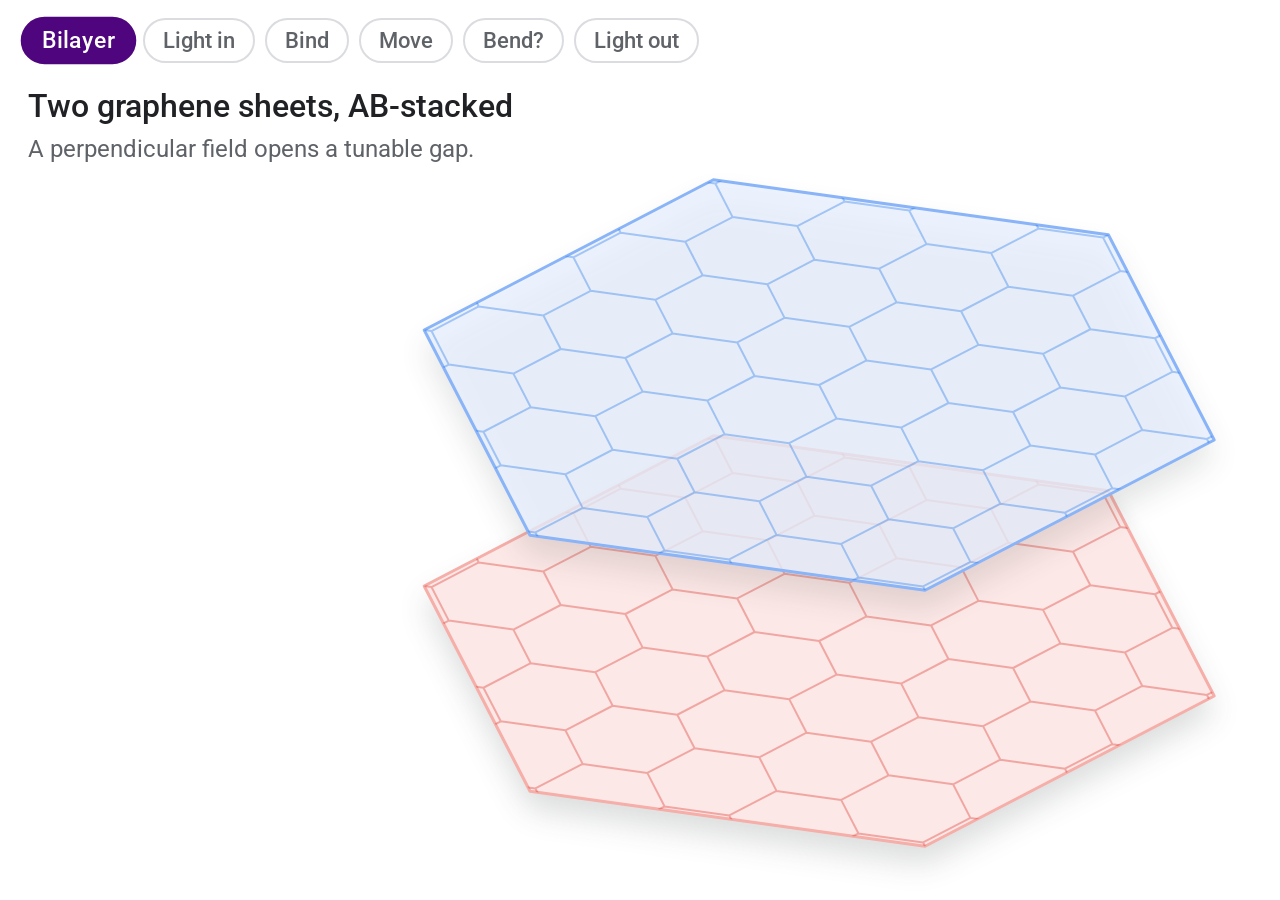
==== embed-recreation.html @ f9d14b27 "Add talk deck with Keynote-style viewer 34-slide talk on topological excitons in biased bilayer grap" ====
<!doctype html><html><head><meta charset="utf-8"><link rel="stylesheet" href="fonts/roboto.css"></head><body style="margin:0"><style>
html,body{margin:0;height:100%;background:#fff;overflow:hidden;font-family:"Google Sans",Roboto,"Helvetica Neue",Arial,sans-serif;color:#202124}
canvas{position:absolute;inset:0;width:100%;height:100%}
#chips{position:absolute;left:24px;top:18px;display:flex;gap:10px}
#chips div{font-size:22px;font-weight:500;padding:8px 18px;border-radius:999px;border:2px solid #DADCE0;color:#5F6368;transition:all .35s cubic-bezier(.34,1.56,.64,1);background:#fff}
#chips div.on{background:#4E057E;border-color:#4E057E;color:#fff;transform:scale(1.06)}
#chips div.done{border-color:#C9B3DD;color:#4E057E}
#cap{position:absolute;left:28px;top:86px;width:900px;font-size:32px;font-weight:500;line-height:1.3;transition:opacity .3s}
#cap small{display:block;font-size:24px;font-weight:400;color:#5F6368;margin-top:6px}
#tag{position:absolute;font-size:22px;font-weight:600;color:#fff;background:#E37400;padding:6px 16px;border-radius:999px;opacity:0;transition:opacity .3s}
</style>
<canvas id="c"></canvas><div id="chips"></div><div id="cap"></div><div id="tag">Proposed</div>
<script>
const cv=document.getElementById('c'),g=cv.getContext('2d'),cap=document.getElementById('cap'),chips=document.getElementById('chips'),tag=document.getElementById('tag');
let W,H,S,D=2;
function rs(){D=Math.min(2,devicePixelRatio||1);W=cv.clientWidth;H=cv.clientHeight;cv.width=W*D;cv.height=H*D;g.setTransform(D,0,0,D,0,0);S=Math.min(W/23,H/15.5)}
addEventListener('resize',rs);rs();
const C30=Math.cos(Math.PI/6),S30=0.5,Z=2.3,R=6;
function P(x,y,z){return [W*0.64+(x-y)*C30*S,H*0.57+(x+y)*S30*S*0.9-z*S]}
const hex=[...Array(6)].map((_,k)=>[R*Math.cos(Math.PI/3*k+Math.PI/6),R*Math.sin(Math.PI/3*k+Math.PI/6)]);
const a=1.7,s3=Math.sqrt(3),LAT=[];
for(let i=-7;i<=7;i++)for(let j=-7;j<=7;j++){const x=i*a+j*a/2,y=j*a*s3/2;LAT.push([x,y],[x+a/2,y+a/(2*s3)])}
function inHex(x,y){for(let k=0;k<6;k++){const p=hex[k],q=hex[(k+1)%6];if((q[0]-p[0])*(y-p[1])-(q[1]-p[1])*(x-p[0])<0.5)return false}return true}
const BOND=[];for(let i=0;i<LAT.length;i++)for(let j=i+1;j<LAT.length;j++){const dx=LAT[i][0]-LAT[j][0],dy=LAT[i][1]-LAT[j][1],d=dx*dx+dy*dy;if(d>0.9&&d<1.02&&(inHex(...LAT[i])||inHex(...LAT[j])))BOND.push([LAT[i],LAT[j]])}
function path(pts){g.beginPath();pts.forEach((p,i)=>i?g.lineTo(p[0],p[1]):g.moveTo(p[0],p[1]));g.closePath()}
function plate(z,fill,line,dot,shift,al){g.save();g.globalAlpha=al;const pts=hex.map(h=>P(h[0]+shift,h[1],z));
 g.shadowColor='rgba(60,64,67,0.18)';g.shadowBlur=30;g.shadowOffsetY=18;path(pts);g.fillStyle=fill;g.fill();g.shadowColor='transparent';
 g.lineJoin='round';g.lineWidth=3;g.strokeStyle=line;path(pts);g.stroke();
 g.save();path(pts);g.clip();g.lineCap='round';g.lineJoin='round';g.lineWidth=2;g.strokeStyle=dot;g.globalAlpha=al*0.35;g.beginPath();
 for(const [p,q] of BOND){const u=P(p[0]+shift,p[1],z),v=P(q[0]+shift,q[1],z);g.moveTo(u[0],u[1]);g.lineTo(v[0],v[1])}g.stroke();
 g.restore();g.restore()}
function ball(x,y,z,col,plus,sc){if(sc<=0)return;const p=P(x,y,z),r=0.62*S*sc;g.save();g.shadowColor='rgba(60,64,67,0.3)';g.shadowBlur=14;g.shadowOffsetY=6;
 g.fillStyle=col;g.beginPath();g.arc(p[0],p[1],r,0,7);g.fill();g.restore();g.strokeStyle='#fff';g.lineCap='round';g.lineWidth=Math.max(3,r*0.18);g.beginPath();
 g.moveTo(p[0]-r*.42,p[1]);g.lineTo(p[0]+r*.42,p[1]);if(plus){g.moveTo(p[0],p[1]-r*.42);g.lineTo(p[0],p[1]+r*.42)}g.stroke()}
function link(x,y,sc){if(sc<=0)return;const t=P(x,y,Z+0.25),b=P(x,y,-Z+0.25),m=[t[0]+(b[0]-t[0])*sc,t[1]+(b[1]-t[1])*sc];
 g.lineCap='round';g.strokeStyle='#34A853';g.lineWidth=6;g.beginPath();g.moveTo(t[0],t[1]);g.lineTo(m[0],m[1]);g.stroke()}
function ring(x,y,z,r,al,col){const c=P(x,y,z);g.strokeStyle=col;g.globalAlpha=al;g.lineWidth=3;g.beginPath();g.ellipse(c[0],c[1],r*C30*S*1.15,r*S30*S*0.9*1.15,0,0,7);g.stroke();g.globalAlpha=1}
function squig(x0,y0,z0,x1,y1,z1,prog,ph){const n=90;g.lineCap='round';g.lineJoin='round';g.lineWidth=6;g.strokeStyle='#FBBC04';g.beginPath();
 for(let i=0;i<=n*prog;i++){const t=i/n,x=x0+(x1-x0)*t,y=y0+(y1-y0)*t,z=z0+(z1-z0)*t;const p=P(x,y,z);const o=Math.sin(t*16+ph)*0.28*S;i?g.lineTo(p[0]+o,p[1]):g.moveTo(p[0]+o,p[1])}g.stroke()}
function arrowF(){const a=P(7.2,-5.2,-3.2),b=P(7.2,-5.2,3.6);g.lineCap='round';g.strokeStyle='#9AA0A6';g.lineWidth=10;g.beginPath();g.moveTo(a[0],a[1]);g.lineTo(b[0],b[1]+18);g.stroke();
 g.fillStyle='#9AA0A6';g.beginPath();g.moveTo(b[0],b[1]-6);g.lineTo(b[0]-16,b[1]+22);g.lineTo(b[0]+16,b[1]+22);g.closePath();g.fill();
 g.fillStyle='#5F6368';g.font='500 26px "Google Sans",Roboto,Arial';g.textAlign='left';g.fillText('Field F',b[0]+26,b[1]+14)}
const ST=[['Bilayer','Two graphene sheets, AB-stacked','A perpendicular field opens a tunable gap.'],
 ['Light in','A photon arrives','Its energy creates an electron–hole pair.'],
 ['Bind','The pair binds into an exciton','Electron on top, hole below: an interlayer exciton.'],
 ['Move','It travels as one neutral particle','No net charge, but it carries energy.'],
 ['Bend?','Does its path bend sideways?','That is what this project asks: exciton Berry curvature.'],
 ['Light out','It recombines and glows','A photon leaves, almost straight up.']];
ST.forEach(s=>{const d=document.createElement('div');d.textContent=s[0];chips.appendChild(d)});
const T=19;let last=-1,trail=[];
function cl(t){return Math.max(0,Math.min(1,t))}
function ease(t){t=cl(t);return t*t*(3-2*t)}
function back(t){t=cl(t);const c=1.2;return 1+(c+1)*Math.pow(t-1,3)+c*Math.pow(t-1,2)}
function pos(t){let x=-2.6,y=-1.8;if(t>8.5)x=-2.6+5.4*ease((t-8.5)/7);if(t>12.5)y=-1.8+3.4*ease((t-12.5)/3.2);return [x,y]}
function frame(ms){const t=(ms/1000)%T,ph=t<2.6?0:t<4.6?1:t<8.5?2:t<12.5?3:t<15.8?4:5;
 if(ph!=last){[...chips.children].forEach((d,i)=>d.className=i==ph?'on':i<ph?'done':'');cap.style.opacity=0;setTimeout(()=>{cap.innerHTML=ST[ph][1]+'<small>'+ST[ph][2]+'</small>';cap.style.opacity=1},150);if(ph==0)trail=[];last=ph}
 g.clearRect(0,0,W,H);const [x,y]=pos(t);
 const inB=back(t/1.1),inT=back((t-0.35)/1.1);
 arrowF();
 plate(-Z-(1-inB)*3,'#FCE8E6','#F6AEA9','#D93025',0,cl(t/0.5));
 const sE=t<4.6?0:t<15.8?back((t-4.6)/0.7):1-ease((t-15.8)/0.6),sH=t<4.8?0:t<15.8?back((t-4.8)/0.7):1-ease((t-15.8)/0.6);
 plate(Z+(1-inT)*3,'rgba(232,240,254,0.78)','#8AB4F8','#1A73E8',0,cl((t-0.3)/0.5));
 if(t>8.5){trail.push([x,y]);if(trail.length>900)trail.shift();g.lineCap='round';g.lineJoin='round';g.lineWidth=5;
  for(let k=1;k<trail.length;k+=2){const p=P(trail[k-1][0],trail[k-1][1],Z),q=P(trail[k][0],trail[k][1],Z);g.strokeStyle='rgba(52,168,83,'+(0.15+0.7*k/trail.length)+')';g.beginPath();g.moveTo(p[0],p[1]);g.lineTo(q[0],q[1]);g.stroke()}}
 const sC=t<5.4?0:t<15.6?ease((t-5.4)/0.7):1-ease((t-15.6)/0.4);link(x,y,sC);
 if(t>5.8&&t<15.6){for(let k=0;k<3;k++){const u=((t-5.8)/1.8+k/3)%1;ring(x,y,Z,0.7+1.6*u,0.55*(1-u)*Math.min(1,(t-5.8)/0.6),'#34A853')}}
 if(t>4.4&&t<5.6){const u=(t-4.4)/1.2;ring(x,y,Z,0.4+2.6*ease(u),0.8*(1-u),'#FBBC04')}
 ball(x,y,-Z+0.25,'#EA4335',true,sH);
 ball(x,y,Z+0.25,'#4285F4',false,sE);
 if(t>2.6&&t<4.9){squig(x-9,y-2,9,x,y,Z+0.4,ease((t-2.6)/1.6),t*10)}
 if(t>16.2){const u=ease((t-16.2)/1.8);squig(x,y,Z+0.4,x,y,Z+0.4+8*u,1,t*10)}
 if(ph==4){const q=P(x+1.2,y+1.2,Z+1.4);tag.style.left=(q[0]+20)+'px';tag.style.top=(q[1]-20)+'px';tag.style.opacity=1}else tag.style.opacity=0;
 requestAnimationFrame(frame)}
requestAnimationFrame(frame);
</script>
</body></html>
---- fonts/roboto.css ----
/* roboto-cyrillic-ext-400-normal */
@font-face {
  font-family: 'Roboto';
  font-style: normal;
  font-display: swap;
  font-weight: 400;
  src: url(./files/roboto-cyrillic-ext-400-normal.woff2) format('woff2'), url(./files/roboto-cyrillic-ext-400-normal.woff) format('woff');
  unicode-range: U+0460-052F,U+1C80-1C8A,U+20B4,U+2DE0-2DFF,U+A640-A69F,U+FE2E-FE2F;
}

/* roboto-cyrillic-400-normal */
@font-face {
  font-family: 'Roboto';
  font-style: normal;
  font-display: swap;
  font-weight: 400;
  src: url(./files/roboto-cyrillic-400-normal.woff2) format('woff2'), url(./files/roboto-cyrillic-400-normal.woff) format('woff');
  unicode-range: U+0301,U+0400-045F,U+0490-0491,U+04B0-04B1,U+2116;
}

/* roboto-greek-ext-400-normal */
@font-face {
  font-family: 'Roboto';
  font-style: normal;
  font-display: swap;
  font-weight: 400;
  src: url(./files/roboto-greek-ext-400-normal.woff2) format('woff2'), url(./files/roboto-greek-ext-400-normal.woff) format('woff');
  unicode-range: U+1F00-1FFF;
}

/* roboto-greek-400-normal */
@font-face {
  font-family: 'Roboto';
  font-style: normal;
  font-display: swap;
  font-weight: 400;
  src: url(./files/roboto-greek-400-normal.woff2) format('woff2'), url(./files/roboto-greek-400-normal.woff) format('woff');
  unicode-range: U+0370-0377,U+037A-037F,U+0384-038A,U+038C,U+038E-03A1,U+03A3-03FF;
}

/* roboto-math-400-normal */
@font-face {
  font-family: 'Roboto';
  font-style: normal;
  font-display: swap;
  font-weight: 400;
  src: url(./files/roboto-math-400-normal.woff2) format('woff2'), url(./files/roboto-math-400-normal.woff) format('woff');
  unicode-range: U+0302-0303,U+0305,U+0307-0308,U+0310,U+0312,U+0315,U+031A,U+0326-0327,U+032C,U+032F-0330,U+0332-0333,U+0338,U+033A,U+0346,U+034D,U+0391-03A1,U+03A3-03A9,U+03B1-03C9,U+03D1,U+03D5-03D6,U+03F0-03F1,U+03F4-03F5,U+2016-2017,U+2034-2038,U+203C,U+2040,U+2043,U+2047,U+2050,U+2057,U+205F,U+2070-2071,U+2074-208E,U+2090-209C,U+20D0-20DC,U+20E1,U+20E5-20EF,U+2100-2112,U+2114-2115,U+2117-2121,U+2123-214F,U+2190,U+2192,U+2194-21AE,U+21B0-21E5,U+21F1-21F2,U+21F4-2211,U+2213-2214,U+2216-22FF,U+2308-230B,U+2310,U+2319,U+231C-2321,U+2336-237A,U+237C,U+2395,U+239B-23B7,U+23D0,U+23DC-23E1,U+2474-2475,U+25AF,U+25B3,U+25B7,U+25BD,U+25C1,U+25CA,U+25CC,U+25FB,U+266D-266F,U+27C0-27FF,U+2900-2AFF,U+2B0E-2B11,U+2B30-2B4C,U+2BFE,U+3030,U+FF5B,U+FF5D,U+1D400-1D7FF,U+1EE00-1EEFF;
}

/* roboto-symbols-400-normal */
@font-face {
  font-family: 'Roboto';
  font-style: normal;
  font-display: swap;
  font-weight: 400;
  src: url(./files/roboto-symbols-400-normal.woff2) format('woff2'), url(./files/roboto-symbols-400-normal.woff) format('woff');
  unicode-range: U+0001-000C,U+000E-001F,U+007F-009F,U+20DD-20E0,U+20E2-20E4,U+2150-218F,U+2190,U+2192,U+2194-2199,U+21AF,U+21E6-21F0,U+21F3,U+2218-2219,U+2299,U+22C4-22C6,U+2300-243F,U+2440-244A,U+2460-24FF,U+25A0-27BF,U+2800-28FF,U+2921-2922,U+2981,U+29BF,U+29EB,U+2B00-2BFF,U+4DC0-4DFF,U+FFF9-FFFB,U+10140-1018E,U+10190-1019C,U+101A0,U+101D0-101FD,U+102E0-102FB,U+10E60-10E7E,U+1D2C0-1D2D3,U+1D2E0-1D37F,U+1F000-1F0FF,U+1F100-1F1AD,U+1F1E6-1F1FF,U+1F30D-1F30F,U+1F315,U+1F31C,U+1F31E,U+1F320-1F32C,U+1F336,U+1F378,U+1F37D,U+1F382,U+1F393-1F39F,U+1F3A7-1F3A8,U+1F3AC-1F3AF,U+1F3C2,U+1F3C4-1F3C6,U+1F3CA-1F3CE,U+1F3D4-1F3E0,U+1F3ED,U+1F3F1-1F3F3,U+1F3F5-1F3F7,U+1F408,U+1F415,U+1F41F,U+1F426,U+1F43F,U+1F441-1F442,U+1F444,U+1F446-1F449,U+1F44C-1F44E,U+1F453,U+1F46A,U+1F47D,U+1F4A3,U+1F4B0,U+1F4B3,U+1F4B9,U+1F4BB,U+1F4BF,U+1F4C8-1F4CB,U+1F4D6,U+1F4DA,U+1F4DF,U+1F4E3-1F4E6,U+1F4EA-1F4ED,U+1F4F7,U+1F4F9-1F4FB,U+1F4FD-1F4FE,U+1F503,U+1F507-1F50B,U+1F50D,U+1F512-1F513,U+1F53E-1F54A,U+1F54F-1F5FA,U+1F610,U+1F650-1F67F,U+1F687,U+1F68D,U+1F691,U+1F694,U+1F698,U+1F6AD,U+1F6B2,U+1F6B9-1F6BA,U+1F6BC,U+1F6C6-1F6CF,U+1F6D3-1F6D7,U+1F6E0-1F6EA,U+1F6F0-1F6F3,U+1F6F7-1F6FC,U+1F700-1F7FF,U+1F800-1F80B,U+1F810-1F847,U+1F850-1F859,U+1F860-1F887,U+1F890-1F8AD,U+1F8B0-1F8BB,U+1F8C0-1F8C1,U+1F900-1F90B,U+1F93B,U+1F946,U+1F984,U+1F996,U+1F9E9,U+1FA00-1FA6F,U+1FA70-1FA7C,U+1FA80-1FA89,U+1FA8F-1FAC6,U+1FACE-1FADC,U+1FADF-1FAE9,U+1FAF0-1FAF8,U+1FB00-1FBFF;
}

/* roboto-vietnamese-400-normal */
@font-face {
  font-family: 'Roboto';
  font-style: normal;
  font-display: swap;
  font-weight: 400;
  src: url(./files/roboto-vietnamese-400-normal.woff2) format('woff2'), url(./files/roboto-vietnamese-400-normal.woff) format('woff');
  unicode-range: U+0102-0103,U+0110-0111,U+0128-0129,U+0168-0169,U+01A0-01A1,U+01AF-01B0,U+0300-0301,U+0303-0304,U+0308-0309,U+0323,U+0329,U+1EA0-1EF9,U+20AB;
}

/* roboto-latin-ext-400-normal */
@font-face {
  font-family: 'Roboto';
  font-style: normal;
  font-display: swap;
  font-weight: 400;
  src: url(./files/roboto-latin-ext-400-normal.woff2) format('woff2'), url(./files/roboto-latin-ext-400-normal.woff) format('woff');
  unicode-range: U+0100-02BA,U+02BD-02C5,U+02C7-02CC,U+02CE-02D7,U+02DD-02FF,U+0304,U+0308,U+0329,U+1D00-1DBF,U+1E00-1E9F,U+1EF2-1EFF,U+2020,U+20A0-20AB,U+20AD-20C0,U+2113,U+2C60-2C7F,U+A720-A7FF;
}

/* roboto-latin-400-normal */
@font-face {
  font-family: 'Roboto';
  font-style: normal;
  font-display: swap;
  font-weight: 400;
  src: url(./files/roboto-latin-400-normal.woff2) format('woff2'), url(./files/roboto-latin-400-normal.woff) format('woff');
  unicode-range: U+0000-00FF,U+0131,U+0152-0153,U+02BB-02BC,U+02C6,U+02DA,U+02DC,U+0304,U+0308,U+0329,U+2000-206F,U+20AC,U+2122,U+2191,U+2193,U+2212,U+2215,U+FEFF,U+FFFD;
}
/* roboto-cyrillic-ext-500-normal */
@font-face {
  font-family: 'Roboto';
  font-style: normal;
  font-display: swap;
  font-weight: 500;
  src: url(./files/roboto-cyrillic-ext-500-normal.woff2) format('woff2'), url(./files/roboto-cyrillic-ext-500-normal.woff) format('woff');
  unicode-range: U+0460-052F,U+1C80-1C8A,U+20B4,U+2DE0-2DFF,U+A640-A69F,U+FE2E-FE2F;
}

/* roboto-cyrillic-500-normal */
@font-face {
  font-family: 'Roboto';
  font-style: normal;
  font-display: swap;
  font-weight: 500;
  src: url(./files/roboto-cyrillic-500-normal.woff2) format('woff2'), url(./files/roboto-cyrillic-500-normal.woff) format('woff');
  unicode-range: U+0301,U+0400-045F,U+0490-0491,U+04B0-04B1,U+2116;
}

/* roboto-greek-ext-500-normal */
@font-face {
  font-family: 'Roboto';
  font-style: normal;
  font-display: swap;
  font-weight: 500;
  src: url(./files/roboto-greek-ext-500-normal.woff2) format('woff2'), url(./files/roboto-greek-ext-500-normal.woff) format('woff');
  unicode-range: U+1F00-1FFF;
}

/* roboto-greek-500-normal */
@font-face {
  font-family: 'Roboto';
  font-style: normal;
  font-display: swap;
  font-weight: 500;
  src: url(./files/roboto-greek-500-normal.woff2) format('woff2'), url(./files/roboto-greek-500-normal.woff) format('woff');
  unicode-range: U+0370-0377,U+037A-037F,U+0384-038A,U+038C,U+038E-03A1,U+03A3-03FF;
}

/* roboto-math-500-normal */
@font-face {
  font-family: 'Roboto';
  font-style: normal;
  font-display: swap;
  font-weight: 500;
  src: url(./files/roboto-math-500-normal.woff2) format('woff2'), url(./files/roboto-math-500-normal.woff) format('woff');
  unicode-range: U+0302-0303,U+0305,U+0307-0308,U+0310,U+0312,U+0315,U+031A,U+0326-0327,U+032C,U+032F-0330,U+0332-0333,U+0338,U+033A,U+0346,U+034D,U+0391-03A1,U+03A3-03A9,U+03B1-03C9,U+03D1,U+03D5-03D6,U+03F0-03F1,U+03F4-03F5,U+2016-2017,U+2034-2038,U+203C,U+2040,U+2043,U+2047,U+2050,U+2057,U+205F,U+2070-2071,U+2074-208E,U+2090-209C,U+20D0-20DC,U+20E1,U+20E5-20EF,U+2100-2112,U+2114-2115,U+2117-2121,U+2123-214F,U+2190,U+2192,U+2194-21AE,U+21B0-21E5,U+21F1-21F2,U+21F4-2211,U+2213-2214,U+2216-22FF,U+2308-230B,U+2310,U+2319,U+231C-2321,U+2336-237A,U+237C,U+2395,U+239B-23B7,U+23D0,U+23DC-23E1,U+2474-2475,U+25AF,U+25B3,U+25B7,U+25BD,U+25C1,U+25CA,U+25CC,U+25FB,U+266D-266F,U+27C0-27FF,U+2900-2AFF,U+2B0E-2B11,U+2B30-2B4C,U+2BFE,U+3030,U+FF5B,U+FF5D,U+1D400-1D7FF,U+1EE00-1EEFF;
}

/* roboto-symbols-500-normal */
@font-face {
  font-family: 'Roboto';
  font-style: normal;
  font-display: swap;
  font-weight: 500;
  src: url(./files/roboto-symbols-500-normal.woff2) format('woff2'), url(./files/roboto-symbols-500-normal.woff) format('woff');
  unicode-range: U+0001-000C,U+000E-001F,U+007F-009F,U+20DD-20E0,U+20E2-20E4,U+2150-218F,U+2190,U+2192,U+2194-2199,U+21AF,U+21E6-21F0,U+21F3,U+2218-2219,U+2299,U+22C4-22C6,U+2300-243F,U+2440-244A,U+2460-24FF,U+25A0-27BF,U+2800-28FF,U+2921-2922,U+2981,U+29BF,U+29EB,U+2B00-2BFF,U+4DC0-4DFF,U+FFF9-FFFB,U+10140-1018E,U+10190-1019C,U+101A0,U+101D0-101FD,U+102E0-102FB,U+10E60-10E7E,U+1D2C0-1D2D3,U+1D2E0-1D37F,U+1F000-1F0FF,U+1F100-1F1AD,U+1F1E6-1F1FF,U+1F30D-1F30F,U+1F315,U+1F31C,U+1F31E,U+1F320-1F32C,U+1F336,U+1F378,U+1F37D,U+1F382,U+1F393-1F39F,U+1F3A7-1F3A8,U+1F3AC-1F3AF,U+1F3C2,U+1F3C4-1F3C6,U+1F3CA-1F3CE,U+1F3D4-1F3E0,U+1F3ED,U+1F3F1-1F3F3,U+1F3F5-1F3F7,U+1F408,U+1F415,U+1F41F,U+1F426,U+1F43F,U+1F441-1F442,U+1F444,U+1F446-1F449,U+1F44C-1F44E,U+1F453,U+1F46A,U+1F47D,U+1F4A3,U+1F4B0,U+1F4B3,U+1F4B9,U+1F4BB,U+1F4BF,U+1F4C8-1F4CB,U+1F4D6,U+1F4DA,U+1F4DF,U+1F4E3-1F4E6,U+1F4EA-1F4ED,U+1F4F7,U+1F4F9-1F4FB,U+1F4FD-1F4FE,U+1F503,U+1F507-1F50B,U+1F50D,U+1F512-1F513,U+1F53E-1F54A,U+1F54F-1F5FA,U+1F610,U+1F650-1F67F,U+1F687,U+1F68D,U+1F691,U+1F694,U+1F698,U+1F6AD,U+1F6B2,U+1F6B9-1F6BA,U+1F6BC,U+1F6C6-1F6CF,U+1F6D3-1F6D7,U+1F6E0-1F6EA,U+1F6F0-1F6F3,U+1F6F7-1F6FC,U+1F700-1F7FF,U+1F800-1F80B,U+1F810-1F847,U+1F850-1F859,U+1F860-1F887,U+1F890-1F8AD,U+1F8B0-1F8BB,U+1F8C0-1F8C1,U+1F900-1F90B,U+1F93B,U+1F946,U+1F984,U+1F996,U+1F9E9,U+1FA00-1FA6F,U+1FA70-1FA7C,U+1FA80-1FA89,U+1FA8F-1FAC6,U+1FACE-1FADC,U+1FADF-1FAE9,U+1FAF0-1FAF8,U+1FB00-1FBFF;
}

/* roboto-vietnamese-500-normal */
@font-face {
  font-family: 'Roboto';
  font-style: normal;
  font-display: swap;
  font-weight: 500;
  src: url(./files/roboto-vietnamese-500-normal.woff2) format('woff2'), url(./files/roboto-vietnamese-500-normal.woff) format('woff');
  unicode-range: U+0102-0103,U+0110-0111,U+0128-0129,U+0168-0169,U+01A0-01A1,U+01AF-01B0,U+0300-0301,U+0303-0304,U+0308-0309,U+0323,U+0329,U+1EA0-1EF9,U+20AB;
}

/* roboto-latin-ext-500-normal */
@font-face {
  font-family: 'Roboto';
  font-style: normal;
  font-display: swap;
  font-weight: 500;
  src: url(./files/roboto-latin-ext-500-normal.woff2) format('woff2'), url(./files/roboto-latin-ext-500-normal.woff) format('woff');
  unicode-range: U+0100-02BA,U+02BD-02C5,U+02C7-02CC,U+02CE-02D7,U+02DD-02FF,U+0304,U+0308,U+0329,U+1D00-1DBF,U+1E00-1E9F,U+1EF2-1EFF,U+2020,U+20A0-20AB,U+20AD-20C0,U+2113,U+2C60-2C7F,U+A720-A7FF;
}

/* roboto-latin-500-normal */
@font-face {
  font-family: 'Roboto';
  font-style: normal;
  font-display: swap;
  font-weight: 500;
  src: url(./files/roboto-latin-500-normal.woff2) format('woff2'), url(./files/roboto-latin-500-normal.woff) format('woff');
  unicode-range: U+0000-00FF,U+0131,U+0152-0153,U+02BB-02BC,U+02C6,U+02DA,U+02DC,U+0304,U+0308,U+0329,U+2000-206F,U+20AC,U+2122,U+2191,U+2193,U+2212,U+2215,U+FEFF,U+FFFD;
}
/* roboto-cyrillic-ext-700-normal */
@font-face {
  font-family: 'Roboto';
  font-style: normal;
  font-display: swap;
  font-weight: 700;
  src: url(./files/roboto-cyrillic-ext-700-normal.woff2) format('woff2'), url(./files/roboto-cyrillic-ext-700-normal.woff) format('woff');
  unicode-range: U+0460-052F,U+1C80-1C8A,U+20B4,U+2DE0-2DFF,U+A640-A69F,U+FE2E-FE2F;
}

/* roboto-cyrillic-700-normal */
@font-face {
  font-family: 'Roboto';
  font-style: normal;
  font-display: swap;
  font-weight: 700;
  src: url(./files/roboto-cyrillic-700-normal.woff2) format('woff2'), url(./files/roboto-cyrillic-700-normal.woff) format('woff');
  unicode-range: U+0301,U+0400-045F,U+0490-0491,U+04B0-04B1,U+2116;
}

/* roboto-greek-ext-700-normal */
@font-face {
  font-family: 'Roboto';
  font-style: normal;
  font-display: swap;
  font-weight: 700;
  src: url(./files/roboto-greek-ext-700-normal.woff2) format('woff2'), url(./files/roboto-greek-ext-700-normal.woff) format('woff');
  unicode-range: U+1F00-1FFF;
}

/* roboto-greek-700-normal */
@font-face {
  font-family: 'Roboto';
  font-style: normal;
  font-display: swap;
  font-weight: 700;
  src: url(./files/roboto-greek-700-normal.woff2) format('woff2'), url(./files/roboto-greek-700-normal.woff) format('woff');
  unicode-range: U+0370-0377,U+037A-037F,U+0384-038A,U+038C,U+038E-03A1,U+03A3-03FF;
}

/* roboto-math-700-normal */
@font-face {
  font-family: 'Roboto';
  font-style: normal;
  font-display: swap;
  font-weight: 700;
  src: url(./files/roboto-math-700-normal.woff2) format('woff2'), url(./files/roboto-math-700-normal.woff) format('woff');
  unicode-range: U+0302-0303,U+0305,U+0307-0308,U+0310,U+0312,U+0315,U+031A,U+0326-0327,U+032C,U+032F-0330,U+0332-0333,U+0338,U+033A,U+0346,U+034D,U+0391-03A1,U+03A3-03A9,U+03B1-03C9,U+03D1,U+03D5-03D6,U+03F0-03F1,U+03F4-03F5,U+2016-2017,U+2034-2038,U+203C,U+2040,U+2043,U+2047,U+2050,U+2057,U+205F,U+2070-2071,U+2074-208E,U+2090-209C,U+20D0-20DC,U+20E1,U+20E5-20EF,U+2100-2112,U+2114-2115,U+2117-2121,U+2123-214F,U+2190,U+2192,U+2194-21AE,U+21B0-21E5,U+21F1-21F2,U+21F4-2211,U+2213-2214,U+2216-22FF,U+2308-230B,U+2310,U+2319,U+231C-2321,U+2336-237A,U+237C,U+2395,U+239B-23B7,U+23D0,U+23DC-23E1,U+2474-2475,U+25AF,U+25B3,U+25B7,U+25BD,U+25C1,U+25CA,U+25CC,U+25FB,U+266D-266F,U+27C0-27FF,U+2900-2AFF,U+2B0E-2B11,U+2B30-2B4C,U+2BFE,U+3030,U+FF5B,U+FF5D,U+1D400-1D7FF,U+1EE00-1EEFF;
}

/* roboto-symbols-700-normal */
@font-face {
  font-family: 'Roboto';
  font-style: normal;
  font-display: swap;
  font-weight: 700;
  src: url(./files/roboto-symbols-700-normal.woff2) format('woff2'), url(./files/roboto-symbols-700-normal.woff) format('woff');
  unicode-range: U+0001-000C,U+000E-001F,U+007F-009F,U+20DD-20E0,U+20E2-20E4,U+2150-218F,U+2190,U+2192,U+2194-2199,U+21AF,U+21E6-21F0,U+21F3,U+2218-2219,U+2299,U+22C4-22C6,U+2300-243F,U+2440-244A,U+2460-24FF,U+25A0-27BF,U+2800-28FF,U+2921-2922,U+2981,U+29BF,U+29EB,U+2B00-2BFF,U+4DC0-4DFF,U+FFF9-FFFB,U+10140-1018E,U+10190-1019C,U+101A0,U+101D0-101FD,U+102E0-102FB,U+10E60-10E7E,U+1D2C0-1D2D3,U+1D2E0-1D37F,U+1F000-1F0FF,U+1F100-1F1AD,U+1F1E6-1F1FF,U+1F30D-1F30F,U+1F315,U+1F31C,U+1F31E,U+1F320-1F32C,U+1F336,U+1F378,U+1F37D,U+1F382,U+1F393-1F39F,U+1F3A7-1F3A8,U+1F3AC-1F3AF,U+1F3C2,U+1F3C4-1F3C6,U+1F3CA-1F3CE,U+1F3D4-1F3E0,U+1F3ED,U+1F3F1-1F3F3,U+1F3F5-1F3F7,U+1F408,U+1F415,U+1F41F,U+1F426,U+1F43F,U+1F441-1F442,U+1F444,U+1F446-1F449,U+1F44C-1F44E,U+1F453,U+1F46A,U+1F47D,U+1F4A3,U+1F4B0,U+1F4B3,U+1F4B9,U+1F4BB,U+1F4BF,U+1F4C8-1F4CB,U+1F4D6,U+1F4DA,U+1F4DF,U+1F4E3-1F4E6,U+1F4EA-1F4ED,U+1F4F7,U+1F4F9-1F4FB,U+1F4FD-1F4FE,U+1F503,U+1F507-1F50B,U+1F50D,U+1F512-1F513,U+1F53E-1F54A,U+1F54F-1F5FA,U+1F610,U+1F650-1F67F,U+1F687,U+1F68D,U+1F691,U+1F694,U+1F698,U+1F6AD,U+1F6B2,U+1F6B9-1F6BA,U+1F6BC,U+1F6C6-1F6CF,U+1F6D3-1F6D7,U+1F6E0-1F6EA,U+1F6F0-1F6F3,U+1F6F7-1F6FC,U+1F700-1F7FF,U+1F800-1F80B,U+1F810-1F847,U+1F850-1F859,U+1F860-1F887,U+1F890-1F8AD,U+1F8B0-1F8BB,U+1F8C0-1F8C1,U+1F900-1F90B,U+1F93B,U+1F946,U+1F984,U+1F996,U+1F9E9,U+1FA00-1FA6F,U+1FA70-1FA7C,U+1FA80-1FA89,U+1FA8F-1FAC6,U+1FACE-1FADC,U+1FADF-1FAE9,U+1FAF0-1FAF8,U+1FB00-1FBFF;
}

/* roboto-vietnamese-700-normal */
@font-face {
  font-family: 'Roboto';
  font-style: normal;
  font-display: swap;
  font-weight: 700;
  src: url(./files/roboto-vietnamese-700-normal.woff2) format('woff2'), url(./files/roboto-vietnamese-700-normal.woff) format('woff');
  unicode-range: U+0102-0103,U+0110-0111,U+0128-0129,U+0168-0169,U+01A0-01A1,U+01AF-01B0,U+0300-0301,U+0303-0304,U+0308-0309,U+0323,U+0329,U+1EA0-1EF9,U+20AB;
}

/* roboto-latin-ext-700-normal */
@font-face {
  font-family: 'Roboto';
  font-style: normal;
  font-display: swap;
  font-weight: 700;
  src: url(./files/roboto-latin-ext-700-normal.woff2) format('woff2'), url(./files/roboto-latin-ext-700-normal.woff) format('woff');
  unicode-range: U+0100-02BA,U+02BD-02C5,U+02C7-02CC,U+02CE-02D7,U+02DD-02FF,U+0304,U+0308,U+0329,U+1D00-1DBF,U+1E00-1E9F,U+1EF2-1EFF,U+2020,U+20A0-20AB,U+20AD-20C0,U+2113,U+2C60-2C7F,U+A720-A7FF;
}

/* roboto-latin-700-normal */
@font-face {
  font-family: 'Roboto';
  font-style: normal;
  font-display: swap;
  font-weight: 700;
  src: url(./files/roboto-latin-700-normal.woff2) format('woff2'), url(./files/roboto-latin-700-normal.woff) format('woff');
  unicode-range: U+0000-00FF,U+0131,U+0152-0153,U+02BB-02BC,U+02C6,U+02DA,U+02DC,U+0304,U+0308,U+0329,U+2000-206F,U+20AC,U+2122,U+2191,U+2193,U+2212,U+2215,U+FEFF,U+FFFD;
}
/* roboto-cyrillic-ext-400-italic */
@font-face {
  font-family: 'Roboto';
  font-style: italic;
  font-display: swap;
  font-weight: 400;
  src: url(./files/roboto-cyrillic-ext-400-italic.woff2) format('woff2'), url(./files/roboto-cyrillic-ext-400-italic.woff) format('woff');
  unicode-range: U+0460-052F,U+1C80-1C8A,U+20B4,U+2DE0-2DFF,U+A640-A69F,U+FE2E-FE2F;
}

/* roboto-cyrillic-400-italic */
@font-face {
  font-family: 'Roboto';
  font-style: italic;
  font-display: swap;
  font-weight: 400;
  src: url(./files/roboto-cyrillic-400-italic.woff2) format('woff2'), url(./files/roboto-cyrillic-400-italic.woff) format('woff');
  unicode-range: U+0301,U+0400-045F,U+0490-0491,U+04B0-04B1,U+2116;
}

/* roboto-greek-ext-400-italic */
@font-face {
  font-family: 'Roboto';
  font-style: italic;
  font-display: swap;
  font-weight: 400;
  src: url(./files/roboto-greek-ext-400-italic.woff2) format('woff2'), url(./files/roboto-greek-ext-400-italic.woff) format('woff');
  unicode-range: U+1F00-1FFF;
}

/* roboto-greek-400-italic */
@font-face {
  font-family: 'Roboto';
  font-style: italic;
  font-display: swap;
  font-weight: 400;
  src: url(./files/roboto-greek-400-italic.woff2) format('woff2'), url(./files/roboto-greek-400-italic.woff) format('woff');
  unicode-range: U+0370-0377,U+037A-037F,U+0384-038A,U+038C,U+038E-03A1,U+03A3-03FF;
}

/* roboto-math-400-italic */
@font-face {
  font-family: 'Roboto';
  font-style: italic;
  font-display: swap;
  font-weight: 400;
  src: url(./files/roboto-math-400-italic.woff2) format('woff2'), url(./files/roboto-math-400-italic.woff) format('woff');
  unicode-range: U+0302-0303,U+0305,U+0307-0308,U+0310,U+0312,U+0315,U+031A,U+0326-0327,U+032C,U+032F-0330,U+0332-0333,U+0338,U+033A,U+0346,U+034D,U+0391-03A1,U+03A3-03A9,U+03B1-03C9,U+03D1,U+03D5-03D6,U+03F0-03F1,U+03F4-03F5,U+2016-2017,U+2034-2038,U+203C,U+2040,U+2043,U+2047,U+2050,U+2057,U+205F,U+2070-2071,U+2074-208E,U+2090-209C,U+20D0-20DC,U+20E1,U+20E5-20EF,U+2100-2112,U+2114-2115,U+2117-2121,U+2123-214F,U+2190,U+2192,U+2194-21AE,U+21B0-21E5,U+21F1-21F2,U+21F4-2211,U+2213-2214,U+2216-22FF,U+2308-230B,U+2310,U+2319,U+231C-2321,U+2336-237A,U+237C,U+2395,U+239B-23B7,U+23D0,U+23DC-23E1,U+2474-2475,U+25AF,U+25B3,U+25B7,U+25BD,U+25C1,U+25CA,U+25CC,U+25FB,U+266D-266F,U+27C0-27FF,U+2900-2AFF,U+2B0E-2B11,U+2B30-2B4C,U+2BFE,U+3030,U+FF5B,U+FF5D,U+1D400-1D7FF,U+1EE00-1EEFF;
}

/* roboto-symbols-400-italic */
@font-face {
  font-family: 'Roboto';
  font-style: italic;
  font-display: swap;
  font-weight: 400;
  src: url(./files/roboto-symbols-400-italic.woff2) format('woff2'), url(./files/roboto-symbols-400-italic.woff) format('woff');
  unicode-range: U+0001-000C,U+000E-001F,U+007F-009F,U+20DD-20E0,U+20E2-20E4,U+2150-218F,U+2190,U+2192,U+2194-2199,U+21AF,U+21E6-21F0,U+21F3,U+2218-2219,U+2299,U+22C4-22C6,U+2300-243F,U+2440-244A,U+2460-24FF,U+25A0-27BF,U+2800-28FF,U+2921-2922,U+2981,U+29BF,U+29EB,U+2B00-2BFF,U+4DC0-4DFF,U+FFF9-FFFB,U+10140-1018E,U+10190-1019C,U+101A0,U+101D0-101FD,U+102E0-102FB,U+10E60-10E7E,U+1D2C0-1D2D3,U+1D2E0-1D37F,U+1F000-1F0FF,U+1F100-1F1AD,U+1F1E6-1F1FF,U+1F30D-1F30F,U+1F315,U+1F31C,U+1F31E,U+1F320-1F32C,U+1F336,U+1F378,U+1F37D,U+1F382,U+1F393-1F39F,U+1F3A7-1F3A8,U+1F3AC-1F3AF,U+1F3C2,U+1F3C4-1F3C6,U+1F3CA-1F3CE,U+1F3D4-1F3E0,U+1F3ED,U+1F3F1-1F3F3,U+1F3F5-1F3F7,U+1F408,U+1F415,U+1F41F,U+1F426,U+1F43F,U+1F441-1F442,U+1F444,U+1F446-1F449,U+1F44C-1F44E,U+1F453,U+1F46A,U+1F47D,U+1F4A3,U+1F4B0,U+1F4B3,U+1F4B9,U+1F4BB,U+1F4BF,U+1F4C8-1F4CB,U+1F4D6,U+1F4DA,U+1F4DF,U+1F4E3-1F4E6,U+1F4EA-1F4ED,U+1F4F7,U+1F4F9-1F4FB,U+1F4FD-1F4FE,U+1F503,U+1F507-1F50B,U+1F50D,U+1F512-1F513,U+1F53E-1F54A,U+1F54F-1F5FA,U+1F610,U+1F650-1F67F,U+1F687,U+1F68D,U+1F691,U+1F694,U+1F698,U+1F6AD,U+1F6B2,U+1F6B9-1F6BA,U+1F6BC,U+1F6C6-1F6CF,U+1F6D3-1F6D7,U+1F6E0-1F6EA,U+1F6F0-1F6F3,U+1F6F7-1F6FC,U+1F700-1F7FF,U+1F800-1F80B,U+1F810-1F847,U+1F850-1F859,U+1F860-1F887,U+1F890-1F8AD,U+1F8B0-1F8BB,U+1F8C0-1F8C1,U+1F900-1F90B,U+1F93B,U+1F946,U+1F984,U+1F996,U+1F9E9,U+1FA00-1FA6F,U+1FA70-1FA7C,U+1FA80-1FA89,U+1FA8F-1FAC6,U+1FACE-1FADC,U+1FADF-1FAE9,U+1FAF0-1FAF8,U+1FB00-1FBFF;
}

/* roboto-vietnamese-400-italic */
@font-face {
  font-family: 'Roboto';
  font-style: italic;
  font-display: swap;
  font-weight: 400;
  src: url(./files/roboto-vietnamese-400-italic.woff2) format('woff2'), url(./files/roboto-vietnamese-400-italic.woff) format('woff');
  unicode-range: U+0102-0103,U+0110-0111,U+0128-0129,U+0168-0169,U+01A0-01A1,U+01AF-01B0,U+0300-0301,U+0303-0304,U+0308-0309,U+0323,U+0329,U+1EA0-1EF9,U+20AB;
}

/* roboto-latin-ext-400-italic */
@font-face {
  font-family: 'Roboto';
  font-style: italic;
  font-display: swap;
  font-weight: 400;
  src: url(./files/roboto-latin-ext-400-italic.woff2) format('woff2'), url(./files/roboto-latin-ext-400-italic.woff) format('woff');
  unicode-range: U+0100-02BA,U+02BD-02C5,U+02C7-02CC,U+02CE-02D7,U+02DD-02FF,U+0304,U+0308,U+0329,U+1D00-1DBF,U+1E00-1E9F,U+1EF2-1EFF,U+2020,U+20A0-20AB,U+20AD-20C0,U+2113,U+2C60-2C7F,U+A720-A7FF;
}

/* roboto-latin-400-italic */
@font-face {
  font-family: 'Roboto';
  font-style: italic;
  font-display: swap;
  font-weight: 400;
  src: url(./files/roboto-latin-400-italic.woff2) format('woff2'), url(./files/roboto-latin-400-italic.woff) format('woff');
  unicode-range: U+0000-00FF,U+0131,U+0152-0153,U+02BB-02BC,U+02C6,U+02DA,U+02DC,U+0304,U+0308,U+0329,U+2000-206F,U+20AC,U+2122,U+2191,U+2193,U+2212,U+2215,U+FEFF,U+FFFD;
}
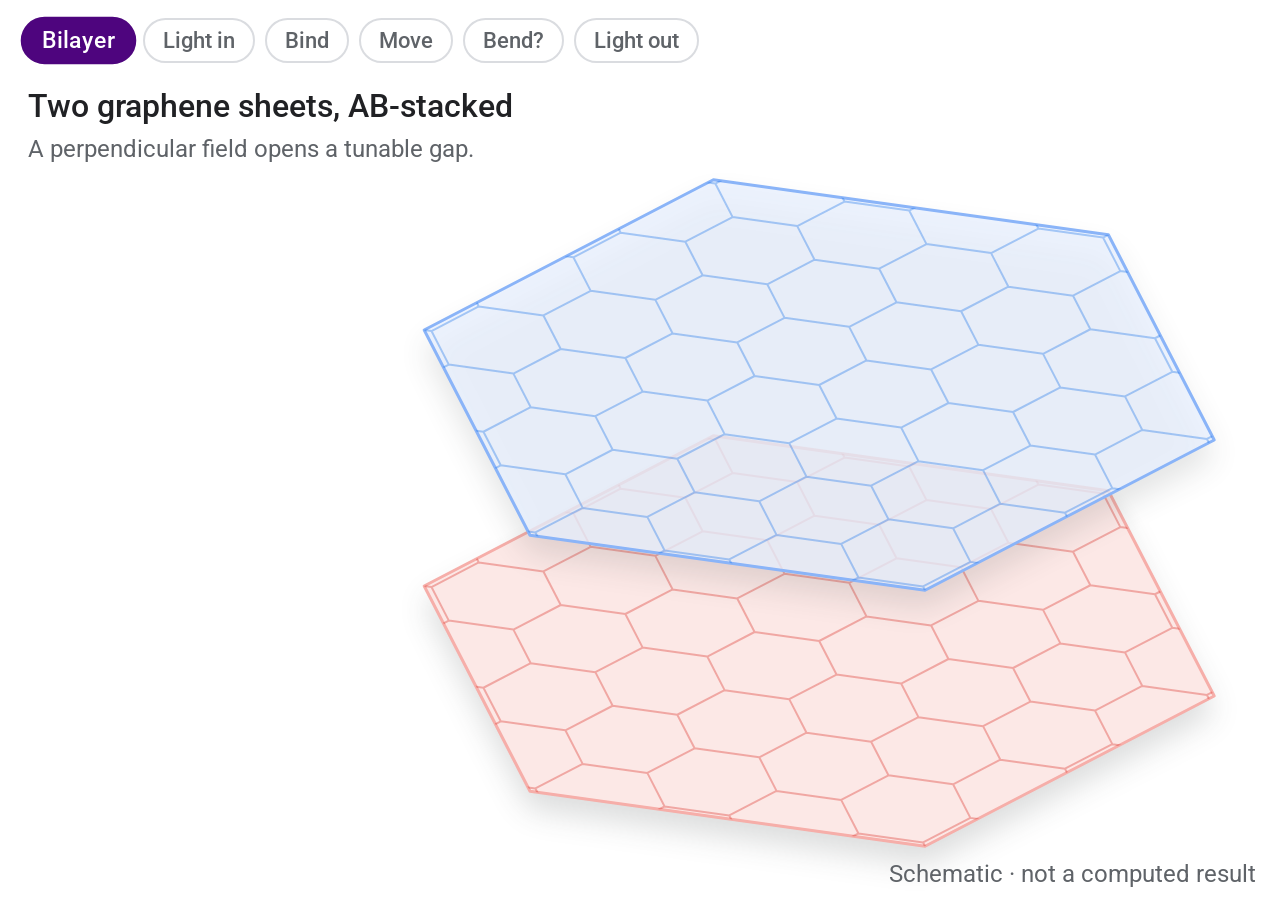
==== commit 951e9890: "Restructure the talk around exciton topology Build a 22-slide main track with a 20-slide appendix th" ====
--- a/embed-recreation.html
+++ b/embed-recreation.html
@@ -7,9 +7,10 @@
 #chips div.done{border-color:#C9B3DD;color:#4E057E}
 #cap{position:absolute;left:28px;top:86px;width:900px;font-size:32px;font-weight:500;line-height:1.3;transition:opacity .3s}
 #cap small{display:block;font-size:24px;font-weight:400;color:#5F6368;margin-top:6px}
+#note{position:absolute;right:24px;bottom:12px;font-size:24px;color:#5F6368}
 #tag{position:absolute;font-size:22px;font-weight:600;color:#fff;background:#E37400;padding:6px 16px;border-radius:999px;opacity:0;transition:opacity .3s}
 </style>
-<canvas id="c"></canvas><div id="chips"></div><div id="cap"></div><div id="tag">Proposed</div>
+<canvas id="c"></canvas><div id="chips"></div><div id="cap"></div><div id="tag">Proposed</div><div id="note">Schematic · not a computed result</div>
 <script>
 const cv=document.getElementById('c'),g=cv.getContext('2d'),cap=document.getElementById('cap'),chips=document.getElementById('chips'),tag=document.getElementById('tag');
 let W,H,S,D=2;
@@ -42,9 +43,9 @@
  g.fillStyle='#5F6368';g.font='500 26px "Google Sans",Roboto,Arial';g.textAlign='left';g.fillText('Field F',b[0]+26,b[1]+14)}
 const ST=[['Bilayer','Two graphene sheets, AB-stacked','A perpendicular field opens a tunable gap.'],
  ['Light in','A photon arrives','Its energy creates an electron–hole pair.'],
- ['Bind','The pair binds into an exciton','Electron on top, hole below: an interlayer exciton.'],
+ ['Bind','The pair binds into an exciton','Drawn with the electron on top. Real states mix layers.'],
  ['Move','It travels as one neutral particle','No net charge, but it carries energy.'],
- ['Bend?','Does its path bend sideways?','That is what this project asks: exciton Berry curvature.'],
+ ['Bend?','Does its path bend sideways?','Our open question: exciton Berry curvature.'],
  ['Light out','It recombines and glows','A photon leaves, almost straight up.']];
 ST.forEach(s=>{const d=document.createElement('div');d.textContent=s[0];chips.appendChild(d)});
 const T=19;let last=-1,trail=[];
